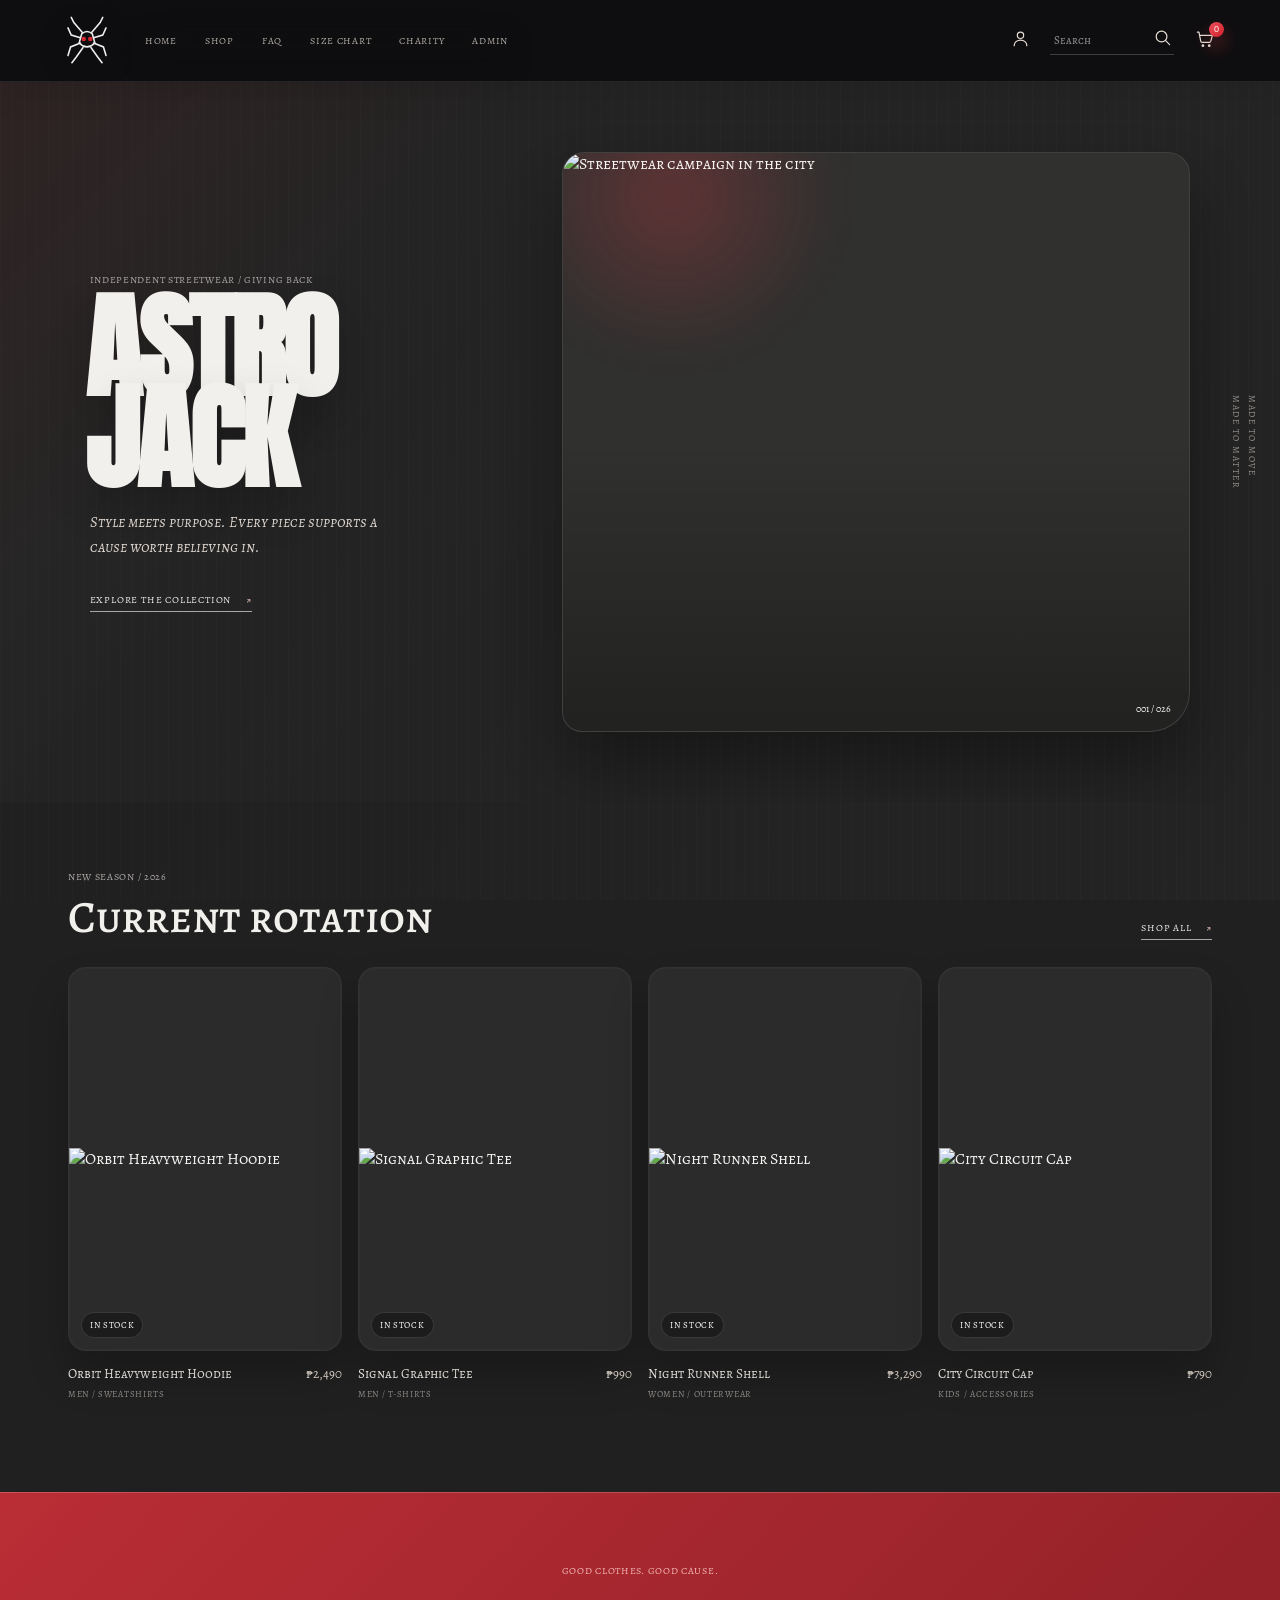
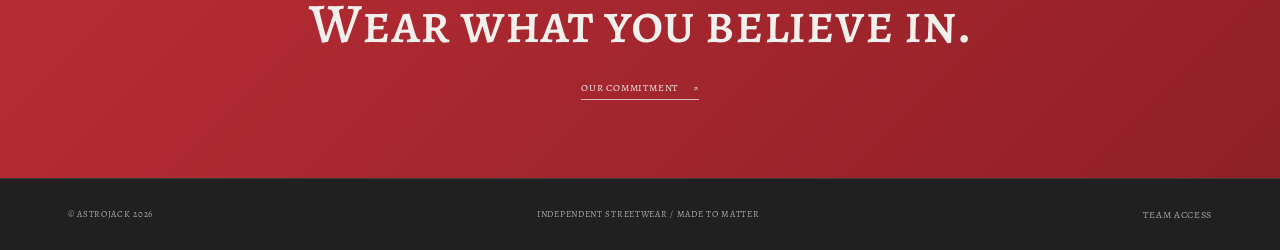
==== index.html @ d56c96b0 "Initial Astrojack storefront" ====
<!DOCTYPE html>
<html lang="en">
<head>
  <meta charset="UTF-8">
  <meta name="viewport" content="width=device-width, initial-scale=1.0">
  <title>ASTROJACK</title>
  <link rel="preconnect" href="https://fonts.googleapis.com">
  <link rel="preconnect" href="https://fonts.gstatic.com" crossorigin>
  <link href="https://fonts.googleapis.com/css2?family=Alegreya+SC:ital,wght@0,400;0,500;0,700;1,400;1,500&family=Anton&display=swap" rel="stylesheet">
  <link rel="stylesheet" href="style.css">
</head>
<body>

  <!-- ═══════════════════════════════════════
       NAV
  ═══════════════════════════════════════ -->
  <nav>
    <div class="nav-inner">

      <div class="nav-logo">
        <svg class="rabbit" viewBox="0 0 78 94" fill="none" xmlns="http://www.w3.org/2000/svg">
          <!-- ears -->
          <ellipse cx="24" cy="24" rx="8" ry="20" fill="#ddd" transform="rotate(-12 24 24)"/>
          <ellipse cx="54" cy="24" rx="8" ry="20" fill="#ddd" transform="rotate(12 54 24)"/>
          <!-- ear inner -->
          <ellipse cx="23" cy="25" rx="4" ry="14.5" fill="#bb3333" transform="rotate(-12 23 25)"/>
          <ellipse cx="55" cy="25" rx="4" ry="14.5" fill="#bb3333" transform="rotate(12 55 25)"/>
          <!-- head -->
          <ellipse cx="39" cy="51" rx="20" ry="19" fill="#ddd"/>
          <!-- eyes -->
          <circle cx="30" cy="49" r="5.5" fill="#cc2020"/>
          <circle cx="30" cy="49" r="2.4" fill="#111"/>
          <circle cx="48" cy="49" r="5.5" fill="#cc2020"/>
          <circle cx="48" cy="49" r="2.4" fill="#111"/>
          <!-- nose -->
          <ellipse cx="39" cy="57" rx="2.2" ry="1.5" fill="#999"/>
          <!-- body -->
          <ellipse cx="39" cy="76" rx="15" ry="17" fill="#ddd"/>
          <!-- legs -->
          <rect x="26" y="87" width="10" height="10" rx="5" fill="#ddd" transform="rotate(-8 26 87)"/>
          <rect x="42" y="87" width="10" height="10" rx="5" fill="#ddd" transform="rotate(8 42 87)"/>
          <!-- detail lines -->
          <line x1="30" y1="90" x2="23" y2="94" stroke="#ddd" stroke-width="1.8" stroke-linecap="round"/>
          <line x1="48" y1="90" x2="55" y2="94" stroke="#ddd" stroke-width="1.8" stroke-linecap="round"/>
        </svg>
      </div>

      <ul class="nav-links">
        <li><a href="#">Home</a></li>
        <li><a href="#">Shop</a></li>
        <li><a href="#">Blog</a></li>
        <li><a href="#">FAQ</a></li>
        <li class="nl-gap"><a href="#">Size Chart</a></li>
        <li><a href="#">Charity</a></li>
        <li><a href="#">Top Donation</a></li>
      </ul>

      <div class="nav-icons">
        <svg viewBox="0 0 24 24"><circle cx="12" cy="8" r="4"/><path d="M4 20c0-4 3.6-7 8-7s8 3 8 7"/></svg>
        <svg viewBox="0 0 24 24"><circle cx="11" cy="11" r="7"/><line x1="16.5" y1="16.5" x2="22" y2="22"/></svg>
        <svg viewBox="0 0 24 24"><path d="M6 2L3 6v14a2 2 0 002 2h14a2 2 0 002-2V6l-3-4z"/><line x1="3" y1="6" x2="21" y2="6"/><path d="M16 10a4 4 0 01-8 0"/></svg>
      </div>

    </div>
  </nav>


  <!-- ═══════════════════════════════════════
       PAGE 1 — HERO
  ═══════════════════════════════════════ -->
  <section class="p-hero">

    <div class="hero-body">
      <h1 class="site-title">ASTROJACK</h1>
      <p class="tagline">
        Style meets purpose in our clothing line, where every purchase goes beyond the threads and into
        making a difference. With each merchandise sold, we pledge to support a cause that we believe in,
        making fashion a force for good.
      </p>
      <div class="search-box">
        <input type="text" placeholder="Search">
      </div>
    </div>

    <div class="hero-foot">
      <div class="socials">

        <div class="soc" title="Discord">
          <svg viewBox="0 0 24 24"><path d="M20.3 4.4A19.3 19.3 0 0015.5 3a13 13 0 00-.6 1.3 17.8 17.8 0 00-5.8 0A13 13 0 008.5 3 19.4 19.4 0 003.7 4.4C1.2 8.1.5 11.7.8 15.3a19.5 19.5 0 005.9 3 14 14 0 001.2-2 12.7 12.7 0 01-2-.9l.5-.4a13.9 13.9 0 0012 0l.5.4a12.7 12.7 0 01-2 .9 14 14 0 001.2 2 19.4 19.4 0 005.9-3c.3-4.1-.7-7.7-2.7-10.9zM8.5 13.2c-1.3 0-2.3-1.2-2.3-2.6s1-2.6 2.3-2.6 2.3 1.2 2.3 2.6-1 2.6-2.3 2.6zm7 0c-1.3 0-2.3-1.2-2.3-2.6s1-2.6 2.3-2.6 2.3 1.2 2.3 2.6-1 2.6-2.3 2.6z"/></svg>
        </div>

        <div class="soc" title="YouTube">
          <svg viewBox="0 0 24 24"><path d="M22.5 6.4a2.8 2.8 0 00-2-2C18.9 4 12 4 12 4s-6.9 0-8.5.4a2.8 2.8 0 00-2 2A29 29 0 001 12a29 29 0 00.5 5.6 2.8 2.8 0 002 2C5.1 20 12 20 12 20s6.9 0 8.5-.4a2.8 2.8 0 002-2A29 29 0 0023 12a29 29 0 00-.5-5.6z"/><polygon points="9.7,15.5 15.5,12 9.7,8.5" fill="#2b2b2b"/></svg>
        </div>

        <div class="soc" title="Facebook">
          <svg viewBox="0 0 24 24"><path d="M18 2h-3a5 5 0 00-5 5v3H7v4h3v8h4v-8h3l1-4h-4V7a1 1 0 011-1h3z"/></svg>
        </div>

        <div class="soc" title="Twitter">
          <svg viewBox="0 0 24 24"><path d="M23 3a10.9 10.9 0 01-3.1.85 4.5 4.5 0 001.95-2.5 9 9 0 01-2.87 1.1 4.5 4.5 0 00-7.7 4.1A12.8 12.8 0 011.6 3.8a4.5 4.5 0 001.4 6A4.5 4.5 0 011 9.4v.05a4.5 4.5 0 003.6 4.4 4.5 4.5 0 01-2 .08 4.5 4.5 0 004.2 3.1A9 9 0 011 19.5a12.8 12.8 0 006.9 2c8.3 0 12.8-6.9 12.8-12.8v-.6A9.1 9.1 0 0023 3z"/></svg>
        </div>

      </div>
    </div>

  </section>


  <!-- ═══════════════════════════════════════
       PAGE 2 — PRODUCT GRID
  ═══════════════════════════════════════ -->
  <section class="p-grid">
    <div class="grid-wrap">

      <!-- TOP GRID -->
      <div class="top-grid">

        <!-- ALL PRODUCTS -->
        <div class="card c-all" id="c-all">
          <label class="card-lbl" for="f-all">
            <input type="file" id="f-all" accept="image/*">
            <div class="up-ring">
              <svg viewBox="0 0 24 24"><line x1="12" y1="5" x2="12" y2="19"/><line x1="5" y1="12" x2="19" y2="12"/></svg>
            </div>
            <span class="up-txt">Upload Image</span>
          </label>
          <img class="card-photo" alt="">
          <div class="card-ov">
            <h3>All Products</h3>
            <p><a href="#">View All Products</a></p>
          </div>
        </div>

        <!-- NEW ARRIVAL -->
        <div class="card c-new" id="c-new">
          <label class="card-lbl" for="f-new">
            <input type="file" id="f-new" accept="image/*">
            <div class="up-ring">
              <svg viewBox="0 0 24 24"><line x1="12" y1="5" x2="12" y2="19"/><line x1="5" y1="12" x2="19" y2="12"/></svg>
            </div>
            <span class="up-txt">Upload Image</span>
          </label>
          <img class="card-photo" alt="">
          <div class="card-ov">
            <h3>New Arrival</h3>
            <p><a href="#">View All Products</a></p>
          </div>
        </div>

        <!-- HOODIE -->
        <div class="card c-hoodie" id="c-hoodie">
          <label class="card-lbl" for="f-hoodie">
            <input type="file" id="f-hoodie" accept="image/*">
            <div class="up-ring">
              <svg viewBox="0 0 24 24"><line x1="12" y1="5" x2="12" y2="19"/><line x1="5" y1="12" x2="19" y2="12"/></svg>
            </div>
            <span class="up-txt">Upload Image</span>
          </label>
          <img class="card-photo" alt="">
          <div class="card-ov">
            <h3>Hoodie</h3>
            <p><a href="#">View All Products</a></p>
          </div>
        </div>

        <!-- ACCESSORIES -->
        <div class="card c-access" id="c-access">
          <label class="card-lbl" for="f-access">
            <input type="file" id="f-access" accept="image/*">
            <div class="up-ring">
              <svg viewBox="0 0 24 24"><line x1="12" y1="5" x2="12" y2="19"/><line x1="5" y1="12" x2="19" y2="12"/></svg>
            </div>
            <span class="up-txt">Upload Image</span>
          </label>
          <img class="card-photo" alt="">
          <div class="card-ov">
            <h3>Accessories</h3>
            <p><a href="#">View All Products</a></p>
          </div>
        </div>

      </div><!-- /top-grid -->

      <!-- BOTTOM BANNER -->
      <div class="bot-grid">

        <div class="card" id="c-b1">
          <label class="card-lbl" for="f-b1">
            <input type="file" id="f-b1" accept="image/*">
            <div class="up-ring"><svg viewBox="0 0 24 24"><line x1="12" y1="5" x2="12" y2="19"/><line x1="5" y1="12" x2="19" y2="12"/></svg></div>
            <span class="up-txt">Upload Image</span>
          </label>
          <img class="card-photo" alt="">
        </div>

        <div class="card" id="c-b2">
          <label class="card-lbl" for="f-b2">
            <input type="file" id="f-b2" accept="image/*">
            <div class="up-ring"><svg viewBox="0 0 24 24"><line x1="12" y1="5" x2="12" y2="19"/><line x1="5" y1="12" x2="19" y2="12"/></svg></div>
            <span class="up-txt">Upload Image</span>
          </label>
          <img class="card-photo" alt="">
        </div>

        <div class="card" id="c-b3">
          <label class="card-lbl" for="f-b3">
            <input type="file" id="f-b3" accept="image/*">
            <div class="up-ring"><svg viewBox="0 0 24 24"><line x1="12" y1="5" x2="12" y2="19"/><line x1="5" y1="12" x2="19" y2="12"/></svg></div>
            <span class="up-txt">Upload Image</span>
          </label>
          <img class="card-photo" alt="">
        </div>

      </div><!-- /bot-grid -->

    </div>
  </section>

  <div id="app"></div>
  <script src="script.js"></script>
</body>
</html>
---- style.css ----
/* ═══════════════════════════════════════════════════
   ASTROJACK — style.css
   Font: Alegreya SC (Google Fonts) + Anton (headings)
   Layout: refined contemporary storefront styling
═══════════════════════════════════════════════════ */

:root {
  --bg: #0d0d0f;
  --bg-deep: #08090a;
  --panel: rgba(24, 24, 26, 0.9);
  --panel-strong: #1a1a1c;
  --panel-soft: #212124;
  --line: rgba(255, 255, 255, 0.09);
  --line-strong: rgba(255, 255, 255, 0.18);
  --text: #f5f1eb;
  --muted: #b3aca7;
  --muted-strong: #e9e0d6;
  --accent: #de3e44;
  --accent-soft: #f1b7b0;
  --chip: #2b2a2d;
  --shadow: rgba(0, 0, 0, 0.35);
  --glow: rgba(222, 62, 68, 0.22);
}

/* ── RESET ──────────────────────────────────────── */
*, *::before, *::after {
  box-sizing: border-box;
  margin: 0;
  padding: 0;
}

html {
  scroll-behavior: smooth;
}

body {
  background:
    radial-gradient(circle at 12% 0%, rgba(222, 62, 68, 0.12), transparent 26%),
    radial-gradient(circle at 88% 18%, rgba(255,255,255,0.05), transparent 22%),
    linear-gradient(180deg, var(--bg) 0%, #171719 100%);
  color: var(--text);
  font-family: 'Alegreya SC', Georgia, serif;
  overflow-x: hidden;
}

body::before {
  content: "";
  position: fixed;
  inset: 0;
  background:
    linear-gradient(120deg, rgba(255,255,255,0.02), transparent 30%, rgba(255,255,255,0.02)),
    repeating-linear-gradient(
      90deg,
      rgba(255,255,255,0.015),
      rgba(255,255,255,0.015) 1px,
      transparent 1px,
      transparent 12px
    );
  pointer-events: none;
  mix-blend-mode: screen;
}

/* ── NAV ─────────────────────────────────────────
   Fixed bar, inner content centred at 1438px.     */
nav {
  position: fixed;
  inset: 0 0 auto 0;
  z-index: 999;
  background: rgba(15, 15, 16, 0.82);
  backdrop-filter: blur(18px);
  -webkit-backdrop-filter: blur(18px);
  border-bottom: 1px solid var(--line);
  box-shadow: 0 12px 30px rgba(0, 0, 0, 0.12);
  height: 110px;
  display: flex;
  align-items: center;
  justify-content: center;
}

.nav-inner {
  width: 100%;
  max-width: 1438px;
  padding: 0 clamp(16px, 3vw, 48px);
  display: flex;
  align-items: center;
  gap: clamp(8px, 1.5vw, 24px);
}

/* Rabbit SVG logo */
.nav-logo { flex-shrink: 0; line-height: 0; }
.rabbit   { width: clamp(52px, 5.5vw, 76px); height: auto; }

/* Nav links */
.nav-links {
  display: flex;
  align-items: center;
  gap: clamp(8px, 1.8vw, 32px);
  list-style: none;
  margin-left: clamp(8px, 2vw, 28px);
}

.nav-links a {
  color: #d0d0d0;
  text-decoration: none;
  font-family: 'Alegreya SC', serif;
  font-weight: 500;
  font-size: clamp(11px, 0.95vw, 13px);
  letter-spacing: 0.06em;
  text-transform: uppercase;
  white-space: nowrap;
  transition: color 0.18s;
}

.nav-links a:hover { color: #fff; }

/* Gap between FAQ and Size Chart (matches design) */
.nl-gap { margin-left: clamp(4px, 1.5vw, 20px); }

/* Nav icons */
.nav-icons {
  display: flex;
  align-items: center;
  gap: 18px;
  margin-left: auto;
}

.nav-icons svg {
  width: 21px;
  height: 21px;
  stroke: #bbb;
  fill: none;
  stroke-width: 1.6;
  stroke-linecap: round;
  stroke-linejoin: round;
  cursor: pointer;
  transition: stroke 0.18s;
}

.nav-icons svg:hover { stroke: #fff; }

/* ── PAGE 1 — HERO ───────────────────────────────
   Full viewport. Text top-left. Socials bottom-right. */
.p-hero {
  min-height: 100dvh;
  background: #2b2b2b;
  display: flex;
  flex-direction: column;
  padding-top: 110px;
}

.hero-body {
  flex: 1;
  display: flex;
  flex-direction: column;
  justify-content: flex-start;
  width: 100%;
  max-width: 1438px;
  margin: 0 auto;
  padding: clamp(28px, 5vh, 76px) clamp(20px, 3.5vw, 64px) 0;
}

/* ASTROJACK heading */
.site-title {
  font-family: 'Anton', sans-serif;
  font-size: clamp(52px, 8.5vw, 124px);
  letter-spacing: 0.04em;
  color: #ffffff;
  text-transform: uppercase;
  line-height: 1;
  margin-bottom: clamp(12px, 2vh, 22px);
}

/* Italic body copy */
.tagline {
  font-family: 'Alegreya SC', serif;
  font-style: italic;
  font-weight: 400;
  font-size: clamp(11px, 1vw, 13px);
  color: #c0c0c0;
  line-height: 1.85;
  max-width: 380px;
  letter-spacing: 0.03em;
  margin-bottom: clamp(18px, 3vh, 36px);
}

/* Search input */
.search-box input {
  background: transparent;
  border: 1px solid #bbb;
  color: #fff;
  font-family: 'Alegreya SC', serif;
  font-weight: 400;
  font-size: 13px;
  letter-spacing: 0.07em;
  padding: 9px 18px;
  width: 210px;
  outline: none;
  transition: border-color 0.2s;
}

.search-box input::placeholder { color: #777; }
.search-box input:focus        { border-color: #fff; }

/* Social icons row — bottom right */
.hero-foot {
  width: 100%;
  max-width: 1438px;
  margin: 0 auto;
  padding: 0 clamp(20px, 3.5vw, 64px) clamp(24px, 4vh, 52px);
  display: flex;
  justify-content: flex-end;
  align-items: center;
}

.socials {
  display: flex;
  align-items: center;
  gap: 10px;
}

.soc {
  width: 34px;
  height: 34px;
  border-radius: 50%;
  border: 1.5px solid #555;
  display: flex;
  align-items: center;
  justify-content: center;
  cursor: pointer;
  transition: border-color 0.18s;
}

.soc:hover { border-color: #ddd; }

.soc svg {
  width: 14px;
  height: 14px;
  fill: #999;
  transition: fill 0.18s;
}

.soc:hover svg { fill: #fff; }

/* ── PAGE 2 — PRODUCT GRID ───────────────────────
   Full viewport, centred grid.                    */
.p-grid {
  min-height: 100dvh;
  background: #2b2b2b;
  display: flex;
  align-items: center;
  justify-content: center;
  padding: clamp(16px, 4vw, 52px) clamp(12px, 3vw, 44px);
}

.grid-wrap {
  width: 100%;
  max-width: 1438px;
  display: flex;
  flex-direction: column;
  gap: 4px;
}

/* Top grid: 3-col × 2-row */
.top-grid {
  display: grid;
  grid-template-columns: 1fr 1fr 1.08fr;
  grid-template-rows: clamp(200px, 22vw, 322px) clamp(200px, 22vw, 322px);
  gap: 4px;
}

/* Card positions */
.c-all    { grid-column: 1 / 3; grid-row: 1; }   /* wide top-left  */
.c-new    { grid-column: 3;     grid-row: 1 / 3; } /* tall right     */
.c-hoodie { grid-column: 1;     grid-row: 2; }    /* bottom-left    */
.c-access { grid-column: 2;     grid-row: 2; }    /* bottom-mid     */

/* Bottom banner: 3 equal columns */
.bot-grid {
  display: grid;
  grid-template-columns: 1fr 1fr 1fr;
  gap: 4px;
  height: clamp(130px, 14vw, 215px);
}

/* ── CARD ────────────────────────────────────── */
.card {
  position: relative;
  overflow: hidden;
  background: #202020;
  cursor: pointer;
}

/* Upload label covers the whole card */
.card-lbl {
  position: absolute;
  inset: 0;
  display: flex;
  flex-direction: column;
  align-items: center;
  justify-content: center;
  gap: 7px;
  cursor: pointer;
  z-index: 2;
  transition: opacity 0.3s;
}

.card-lbl input[type="file"] { display: none; }

.up-ring {
  width: 38px;
  height: 38px;
  border: 1.5px dashed #3d3d3d;
  border-radius: 50%;
  display: flex;
  align-items: center;
  justify-content: center;
  transition: border-color 0.2s;
}

.card:hover .up-ring { border-color: #777; }

.up-ring svg {
  width: 15px;
  height: 15px;
  stroke: #4a4a4a;
  fill: none;
  stroke-width: 2;
  stroke-linecap: round;
  transition: stroke 0.2s;
}

.card:hover .up-ring svg { stroke: #bbb; }

.up-txt {
  font-family: 'Alegreya SC', serif;
  font-weight: 400;
  font-size: 10px;
  letter-spacing: 0.12em;
  color: #3d3d3d;
  text-transform: uppercase;
  transition: color 0.2s;
}

.card:hover .up-txt { color: #777; }

/* Uploaded photo */
.card-photo {
  position: absolute;
  inset: 0;
  width: 100%;
  height: 100%;
  object-fit: cover;
  z-index: 1;
  display: none;
  transition: transform 0.5s ease;
}

.card:hover .card-photo { transform: scale(1.05); }

/* Text overlay */
.card-ov {
  position: absolute;
  bottom: 0; left: 0; right: 0;
  padding: clamp(18px, 2.5vw, 32px) clamp(12px, 1.5vw, 22px) clamp(12px, 1.5vw, 18px);
  background: linear-gradient(to top, rgba(0, 0, 0, 0.82), transparent);
  z-index: 3;
  pointer-events: none;
}

.card-ov h3 {
  font-family: 'Anton', sans-serif;
  font-size: clamp(14px, 1.7vw, 22px);
  color: #fff;
  text-transform: uppercase;
  letter-spacing: 0.07em;
  line-height: 1;
  margin-bottom: 5px;
}

.card-ov p {
  font-family: 'Alegreya SC', serif;
  font-weight: 400;
  font-size: clamp(8px, 0.7vw, 10px);
  color: rgba(255, 255, 255, 0.5);
  letter-spacing: 0.13em;
  text-transform: uppercase;
  pointer-events: auto;
}

.card-ov p a { color: inherit; text-decoration: none; }
.card-ov p a:hover { color: #fff; }

/* ── RESPONSIVE ──────────────────────────────── */
@media (max-width: 820px) {
  nav       { height: 72px; }
  .p-hero   { padding-top: 72px; }
  .rabbit   { width: 48px; }
  .nl-gap   { display: none; }

  .top-grid {
    grid-template-columns: 1fr 1fr;
    grid-template-rows: 190px 190px 190px;
  }
  .c-all    { grid-column: 1 / 3; grid-row: 1; }
  .c-new    { grid-column: 1 / 3; grid-row: 2; }
  .c-hoodie { grid-column: 1;     grid-row: 3; }
  .c-access { grid-column: 2;     grid-row: 3; }
  .bot-grid { height: 140px; }
}

@media (max-width: 540px) {
  .nav-links { display: none; }

  .top-grid {
    grid-template-columns: 1fr;
    grid-template-rows: repeat(4, 185px);
  }
  .c-all    { grid-column: 1; grid-row: 1; }
  .c-new    { grid-column: 1; grid-row: 2; }
  .c-hoodie { grid-column: 1; grid-row: 3; }
  .c-access { grid-column: 1; grid-row: 4; }

  .bot-grid { grid-template-columns: 1fr; height: auto; }
  .bot-grid .card { height: 150px; }
}

/* ── STORE APP ────────────────────────────────── */
body > nav,
body > .p-hero,
body > .p-grid { display: none; }

body { background: #202020; color: #f2f0ec; font-family: 'Alegreya SC', Georgia, serif; }
button, input, select, textarea { font: inherit; }
button { color: inherit; }
button:focus-visible, input:focus-visible, select:focus-visible, textarea:focus-visible { outline: 2px solid #d52932; outline-offset: 3px; }
#app { min-height: 100vh; }
.store-header {
  height: 82px;
  padding: 0 clamp(18px, 5vw, 78px);
  display: flex;
  align-items: center;
  gap: 36px;
  border-bottom: 1px solid var(--line);
  background: rgba(13, 13, 15, 0.9);
  box-shadow: 0 14px 30px rgba(0,0,0,0.08);
  position: sticky;
  top: 0;
  z-index: 20;
}
.logo-button, .main-nav button, .icon-button, .menu-toggle { border: 0; background: transparent; cursor: pointer; }
.logo-button { width: 45px; flex: 0 0 45px; padding: 0; line-height: 0; }
.spider-mark { width: 42px; height: 54px; filter: drop-shadow(0 8px 18px rgba(0,0,0,0.2)); }
.main-nav { position: static; inset: auto; z-index: auto; width: auto; height: auto; border: 0; background: transparent; justify-content: flex-start; display: flex; align-items: center; gap: clamp(14px, 2.2vw, 34px); }
.main-nav button, .site-footer, .eyebrow, .product-subtitle, .filter-chip, .type-filter, .form-label, .availability, .fine-print, .result-count, .admin-date, .stats-row article span, table, .site-footer button { text-transform: uppercase; font-size: 10px; letter-spacing: .7px; }
.main-nav button { color: var(--muted); padding: 10px 0; transition: color .2s ease, transform .2s ease, opacity .2s ease; }
.main-nav button:hover, .main-nav button:focus-visible { color: var(--text); transform: translateY(-1px); opacity: 1; }
.header-tools { margin-left: auto; display: flex; align-items: center; gap: 18px; }
.icon-button { position: relative; width: 24px; height: 28px; padding: 2px; color: var(--muted-strong); transition: color .2s ease, transform .2s ease; }
.icon-button:hover { color: var(--text); transform: translateY(-1px); }
.icon-button svg { width: 19px; height: 19px; fill: none; stroke: currentColor; stroke-width: 1.5; stroke-linecap: round; stroke-linejoin: round; }
.cart-trigger span { position: absolute; top: -5px; right: -8px; min-width: 15px; height: 15px; display: grid; place-items: center; border-radius: 50%; background: linear-gradient(135deg, #ef4f5a, #cf212d); color: white; font: 9px Arial, sans-serif; box-shadow: 0 10px 18px rgba(222, 62, 68, 0.45); }
.header-search { display: flex; align-items: center; border-bottom: 1px solid rgba(255,255,255,0.2); }
.header-search input { width: 100px; border: 0; outline: 0; background: transparent; color: white; padding: 6px 4px; font-size: 11px; }
.header-search input::placeholder { color: rgba(255,255,255,0.56); }
.menu-toggle { display: none; font-size: 19px; }
.home-hero {
  position: relative;
  min-height: min(720px, calc(100svh - 82px));
  padding: 68px clamp(22px, 7vw, 104px);
  display: grid;
  grid-template-columns: .82fr 1.18fr;
  align-items: center;
  gap: 36px;
  overflow: hidden;
  background: linear-gradient(135deg, rgba(185, 35, 42, 0.08), rgba(255,255,255,0.02) 28%, rgba(255,255,255,0));
}
.hero-copy { position: relative; z-index: 2; padding: 28px 0; }
.eyebrow { color: #b1adab; margin-bottom: 16px; }
.home-hero h1 { font: 700 clamp(66px, 9vw, 132px)/.79 'Anton', Impact, sans-serif; letter-spacing: -3px; margin: 0 0 26px -5px; text-shadow: 0 20px 44px rgba(0,0,0,0.18); }
.hero-tagline { max-width: 320px; font: italic 15px/1.7 'Alegreya SC', Georgia, serif; color: #ddd5cf; margin-bottom: 26px; }
.hero-image {
  height: min(580px, 67vh);
  min-height: 380px;
  position: relative;
  overflow: hidden;
  background: #30302f;
  border-radius: 22px 22px 40px 20px;
  box-shadow: 0 35px 60px rgba(0,0,0,0.32);
  border: 1px solid rgba(255,255,255,0.08);
  transform: translateY(0);
}
.hero-image::before {
  content: "";
  position: absolute;
  inset: -20% auto auto -10%;
  width: 55%;
  height: 55%;
  border-radius: 50%;
  background: radial-gradient(circle, rgba(222, 62, 68, 0.28), transparent 70%);
  filter: blur(18px);
  z-index: 0;
}
.hero-image::after { content: ''; position: absolute; inset: 50% 0 0; background: linear-gradient(transparent, rgba(0,0,0,.3)); pointer-events: none; }
.hero-image img { width: 100%; height: 100%; object-fit: cover; object-position: center 42%; filter: saturate(.78) contrast(1.05); }
.image-index { position: absolute; z-index: 1; right: 18px; bottom: 16px; color: #fff; font-size: 10px; }
.hero-side-note { position: absolute; right: 20px; top: 50%; writing-mode: vertical-rl; transform: translateY(-50%); font-size: 9px; line-height: 1.8; letter-spacing: 1.5px; color: #96918d; }
.text-link {
  padding: 0 0 5px;
  border: 0;
  border-bottom: 1px solid rgba(255,255,255,0.6);
  background: transparent;
  color: #f2f0ec;
  text-transform: uppercase;
  font-size: 10px;
  letter-spacing: .8px;
  cursor: pointer;
  transition: opacity .2s ease, transform .2s ease, border-color .2s ease;
}
.text-link:hover { opacity: 1; transform: translateX(3px); border-color: rgba(255,255,255,0.9); }
.text-link span { margin-left: 12px; color: #ffd9d1; }
.collection-preview, .shop-section, .admin-page { padding: 68px clamp(20px, 5.3vw, 78px) 92px; }
.section-heading { display: flex; align-items: end; justify-content: space-between; gap: 20px; margin-bottom: 27px; }
.section-heading h1, .section-heading h2, .narrow-page h1, .detail-info h1 { font: 500 clamp(28px, 3.5vw, 48px)/1.05 'Alegreya SC', Georgia, serif; letter-spacing: 0; }
.section-heading .eyebrow { margin-bottom: 10px; }
.product-grid { display: grid; grid-template-columns: repeat(4, minmax(0, 1fr)); gap: 26px 16px; }
.product-card { min-width: 0; transition: transform .25s ease; }
.product-card:hover { transform: translateY(-4px); }
.product-image {
  height: clamp(220px, 30vw, 440px);
  display: block;
  position: relative;
  overflow: hidden;
  padding: 0;
  border: 1px solid rgba(255,255,255,0.04);
  background: #2b2b2b;
  cursor: pointer;
  width: 100%;
  text-align: left;
  border-radius: 18px;
  box-shadow: 0 24px 40px rgba(0,0,0,0.22), inset 0 0 0 1px rgba(255,255,255,0.02);
}
.product-image img { width: 100%; height: 100%; object-fit: cover; transition: transform .5s ease, filter .5s ease; filter: saturate(.78) contrast(1.03); }
.product-card:hover .product-image img { transform: scale(1.045); filter: saturate(1) contrast(1.06); }
.stock-flag { position: absolute; left: 12px; bottom: 12px; color: white; background: rgba(25,25,25,.8); padding: 6px 8px; font-size: 9px; text-transform: uppercase; letter-spacing: .7px; border: 1px solid rgba(255,255,255,0.12); border-radius: 999px; backdrop-filter: blur(4px); }
.stock-flag.sold-out { color: #ff8787; }
.product-caption { display: flex; justify-content: space-between; gap: 8px; align-items: baseline; margin-top: 14px; font-size: 13px; }
.product-name { padding: 0; border: 0; background: none; text-align: left; cursor: pointer; color: var(--text); font-size: 1.02em; }
.product-caption > span { white-space: nowrap; color: var(--muted-strong); }
.product-subtitle { margin-top: 5px; color: #94908c; font-size: 9px; }
.cause-strip { padding: 72px 20px 78px; background: linear-gradient(135deg, #ba2d35 0%, #8f2027 100%); text-align: center; box-shadow: inset 0 1px 0 rgba(255,255,255,0.18); }
.cause-strip .eyebrow { color: #f2b9b7; }
.cause-strip h2 { font: 500 clamp(30px, 5vw, 56px)/1.1 'Alegreya SC', Georgia, serif; margin: 14px 0 20px; }
.cause-strip .text-link { border-color: rgba(255,255,255,.65); }
.site-footer { min-height: 72px; padding: 20px clamp(20px, 5.3vw, 78px); border-top: 1px solid #3b3b3b; display: flex; align-items: center; justify-content: space-between; gap: 14px; color: #aaa; font-size: 9px; }
.site-footer button { padding: 0; border: 0; background: transparent; cursor: pointer; }
.shop-section { min-height: 70vh; }
.result-count { color: #aaa; }
.filter-row { display: flex; align-items: center; justify-content: space-between; gap: 20px; padding: 14px 0; margin-bottom: 18px; border-top: 1px solid rgba(255,255,255,0.12); border-bottom: 1px solid rgba(255,255,255,0.12); }
.filter-group { display: flex; gap: 7px; flex-wrap: wrap; }
.filter-chip { padding: 8px 12px; border: 1px solid rgba(255,255,255,0.1); background: transparent; color: #aaa; cursor: pointer; border-radius: 999px; transition: all .2s ease; }
.filter-chip:hover { border-color: rgba(255,255,255,0.3); color: #fff; }
.filter-chip.active { border-color: rgba(255,255,255,0.55); background: linear-gradient(135deg, rgba(255,255,255,0.08), rgba(222,62,68,0.08)); color: #fff; box-shadow: inset 0 1px 0 rgba(255,255,255,0.15); }
.type-filter { color: #a8a8a8; display: flex; align-items: center; gap: 10px; white-space: nowrap; }
.type-filter select, .checkout-panel select, table select { border: 1px solid #555; background: #252525; color: #eee; padding: 8px 22px 8px 10px; border-radius: 8px; }
.detail-layout { display: grid; grid-template-columns: 1.15fr .85fr; gap: clamp(30px, 7vw, 100px); padding: 50px clamp(20px, 8vw, 118px) 90px; }
.detail-gallery { display: grid; grid-template-columns: 1fr 1fr; gap: 8px; align-content: start; }
.detail-gallery img { display: block; width: 100%; height: min(65vw, 620px); object-fit: cover; background: #292929; }
.detail-info { max-width: 480px; padding-top: 22px; }
.back-link { background: none; border: 0; padding: 0; margin-bottom: 50px; color: #b9b5b1; cursor: pointer; font-size: 11px; }
.detail-info h1 { margin-bottom: 12px; }
.detail-price { font-size: 16px; }
.detail-description { margin: 24px 0; max-width: 370px; color: #bdb9b5; line-height: 1.75; font-size: 13px; }
.form-label { margin-bottom: 10px; }
.size-options { display: flex; flex-wrap: wrap; gap: 7px; }
.size-option { min-width: 42px; height: 40px; border: 1px solid #555; background: transparent; cursor: pointer; }
.size-option.active { border-color: #f2f0ec; background: #f2f0ec; color: #222; }
.availability { margin: 16px 0; color: #b9b5b1; }
.availability.unavailable { color: #ef7777; }
.primary-button { width: 100%; min-height: 48px; border: 0; padding: 13px 18px; background: #f1efeb; color: #242424; display: flex; justify-content: space-between; align-items: center; cursor: pointer; text-transform: uppercase; font-size: 11px; letter-spacing: .7px; }
.primary-button:hover { background: white; }
.primary-button:disabled { opacity: .45; cursor: not-allowed; }
.product-notes { margin-top: 30px; border-top: 1px solid #484848; }
.product-notes details, .content-page details { border-bottom: 1px solid #484848; padding: 14px 0; }
.product-notes summary, .content-page summary { cursor: pointer; text-transform: uppercase; font-size: 10px; letter-spacing: .8px; }
.product-notes details p, .content-page details p { color: #b8b4b0; font-size: 12px; line-height: 1.8; padding: 12px 0 4px; }
.checkout-layout { display: grid; grid-template-columns: minmax(0, 1.2fr) minmax(300px, .8fr); gap: clamp(30px, 8vw, 120px); padding: 64px clamp(20px, 7vw, 100px) 100px; }
.checkout-layout h1 { font: 500 38px/1.1 'Alegreya SC', Georgia, serif; margin: 8px 0 32px; }
.checkout-layout h1 .muted { font-size: 16px; }
.cart-item { display: grid; grid-template-columns: 100px 1fr auto; gap: 17px; padding: 16px 0; border-top: 1px solid #444; }
.cart-item img { width: 100px; height: 120px; object-fit: cover; }
.cart-item-info h2 { font-size: 15px; font-weight: 500; }
.cart-item-info p { color: #aaa; font-size: 11px; margin-top: 5px; }
.cart-item > strong { font-size: 13px; }
.quantity-control { display: flex; align-items: center; gap: 12px; margin-top: 18px; }
.quantity-control button { width: 26px; height: 26px; border: 1px solid #555; background: transparent; cursor: pointer; }
.quantity-control .remove-button { width: auto; border: 0; color: #aaa; font-size: 10px; text-decoration: underline; }
.checkout-panel { align-self: start; padding: 22px; border: 1px solid #4b4b4b; }
.checkout-panel h2 { font-size: 17px; margin-bottom: 18px; font-weight: 500; }
.checkout-panel form > label, .inline-form label { display: grid; gap: 6px; margin-bottom: 13px; color: #c9c5c1; font-size: 10px; text-transform: uppercase; letter-spacing: .5px; }
.checkout-panel input, .checkout-panel textarea, .checkout-panel select, .inline-form input { width: 100%; border: 1px solid #555; border-radius: 0; background: #252525; color: #eee; padding: 10px; resize: vertical; }
.total-row { display: flex; justify-content: space-between; padding: 12px 0; border-top: 1px solid #454545; font-size: 12px; }
.fine-print { text-transform: none; color: #999; font-size: 10px; line-height: 1.6; margin-top: 13px; letter-spacing: 0; }
.narrow-page { width: min(760px, calc(100% - 40px)); min-height: 65vh; margin: 0 auto; padding: 76px 0 100px; }
.narrow-page h1 { margin: 8px 0 20px; }
.muted { color: #aaa; }
.inline-form { display: grid; grid-template-columns: 1fr auto; align-items: end; gap: 14px; margin: 28px 0; }
.inline-form .primary-button { width: auto; min-width: 140px; justify-content: center; }
.order-history { border-top: 1px solid #454545; }
.history-order { display: grid; grid-template-columns: 1fr auto auto; gap: 8px 20px; align-items: center; padding: 17px 0; border-bottom: 1px solid #454545; }
.history-order p { color: #aaa; font-size: 11px; margin-top: 5px; }
.history-items { grid-column: 1 / -1; }
.status-pill { text-transform: uppercase; font-size: 9px; padding: 5px 8px; border: 1px solid #777; }
.status-pill.processing { border-color: #bd8e3e; color: #e1b45f; }
.status-pill.shipped { border-color: #5e9972; color: #8dcc9f; }
.content-page h1 { margin-bottom: 20px; }
.content-page .muted { line-height: 1.7; margin: 16px 0 28px; }
.content-page table, .admin-page table { border-collapse: collapse; width: 100%; text-align: left; }
.content-page td, .content-page th, .admin-page td, .admin-page th { padding: 12px 10px; border-bottom: 1px solid #444; }
.content-page th, .admin-page th { color: #aaa; font-weight: 400; }
.charity-page { min-height: 74vh; padding: 90px clamp(22px, 12vw, 180px); background: linear-gradient(110deg, #252525, #1c1c1c 68%, #302021); }
.charity-page h1 { font: 500 clamp(42px, 7vw, 88px)/.98 'Anton', Impact, sans-serif; margin: 22px 0; }
.charity-page > p:not(.eyebrow) { max-width: 470px; color: #c2bfbc; line-height: 1.8; }
.charity-pledge { display: flex; gap: 24px; align-items: center; margin: 42px 0; padding: 18px 0; max-width: 500px; border-top: 1px solid #555; border-bottom: 1px solid #555; }
.charity-pledge span { color: #e97074; font-size: 10px; text-transform: uppercase; }
.charity-pledge strong { font-size: 18px; font-weight: 500; }
.admin-page { min-height: 75vh; }
.admin-page .section-heading h1 { font-size: 42px; }
.stats-row { display: grid; grid-template-columns: repeat(4, 1fr); border-top: 1px solid #484848; border-bottom: 1px solid #484848; margin: 28px 0 55px; }
.stats-row article { padding: 18px 20px; border-right: 1px solid #484848; display: grid; gap: 8px; }
.stats-row article:first-child { padding-left: 0; }
.stats-row article:last-child { border: 0; }
.stats-row article span { color: #aaa; }
.stats-row article strong { font: 500 24px 'Alegreya SC', Georgia, serif; }
.admin-section { margin: 0 0 54px; }
.section-heading.compact { align-items: center; margin-bottom: 15px; }
.section-heading.compact h2 { font-size: 25px; }
.section-heading.compact .eyebrow { margin: 0 0 5px; }
.table-scroll { width: 100%; overflow-x: auto; }
.admin-page table { min-width: 760px; font-size: 10px; text-transform: none; letter-spacing: 0; }
.admin-page td { vertical-align: middle; }
.table-product { display: flex; align-items: center; gap: 10px; min-width: 180px; }
.table-product img { width: 38px; height: 46px; object-fit: cover; }
.stock-number.low { color: #ff8383; }
.stock-form { display: flex; gap: 4px; }
.stock-form input { width: 48px; border: 1px solid #555; padding: 6px; background: #252525; color: white; }
.stock-form button { border: 1px solid #777; background: transparent; padding: 5px 8px; cursor: pointer; }
.empty-state { padding: 32px 0; color: #aaa; }
#toast { position: fixed; z-index: 50; right: 20px; bottom: 20px; padding: 13px 18px; background: #f1efeb; color: #222; font-size: 12px; opacity: 0; transform: translateY(10px); pointer-events: none; transition: .2s ease; }
#toast.visible { opacity: 1; transform: translateY(0); }

@media (max-width: 800px) {
  .store-header { height: 70px; gap: 20px; }
  .main-nav { gap: 13px; }
  .main-nav button { font-size: 9px; }
  .home-hero { min-height: 600px; grid-template-columns: .85fr 1.15fr; padding: 40px 30px; }
  .product-grid { grid-template-columns: repeat(2, minmax(0, 1fr)); gap: 24px 10px; }
  .product-image { height: clamp(240px, 54vw, 420px); }
  .detail-layout { padding: 30px 25px 70px; gap: 24px; }
  .checkout-layout { padding: 48px 26px 80px; gap: 28px; }
  .stats-row article { padding: 16px 10px; }
  .stats-row article strong { font-size: 20px; }
}
@media (max-width: 580px) {
  .store-header { height: 64px; padding: 0 16px; }
  .logo-button { width: 36px; flex-basis: 36px; }
  .spider-mark { width: 34px; height: 46px; }
  .menu-toggle { display: block; order: 2; }
  .main-nav { display: none; position: absolute; left: 0; right: 0; top: 64px; padding: 16px 20px 20px; background: #202020; border-bottom: 1px solid #444; flex-wrap: wrap; }
  .main-nav.open { display: flex; }
  .header-tools { gap: 12px; }
  .header-search input { width: 68px; }
  .home-hero { display: flex; flex-direction: column; align-items: stretch; min-height: 0; padding: 38px 20px 28px; gap: 22px; }
  .hero-copy { padding: 0; }
  .home-hero h1 { font-size: 72px; margin-bottom: 18px; }
  .hero-tagline { max-width: 280px; font-size: 13px; margin-bottom: 18px; }
  .hero-image { height: 65vw; min-height: 240px; }
  .hero-side-note { display: none; }
  .collection-preview, .shop-section, .admin-page { padding: 45px 18px 65px; }
  .section-heading h1, .section-heading h2, .narrow-page h1 { font-size: 31px; }
  .product-grid { gap: 20px 8px; }
  .product-image { height: 58vw; max-height: 360px; min-height: 195px; }
  .product-caption { font-size: 11px; flex-wrap: wrap; }
  .product-subtitle { font-size: 8px; }
  .filter-row { align-items: flex-start; flex-direction: column; gap: 10px; }
  .filter-chip { padding: 7px 9px; }
  .detail-layout { display: flex; flex-direction: column; padding: 20px 18px 60px; }
  .detail-gallery img { height: 64vw; }
  .detail-info { padding-top: 0; }
  .back-link { margin: 12px 0 26px; }
  .checkout-layout { display: flex; flex-direction: column; padding: 42px 18px 65px; }
  .checkout-layout h1 { font-size: 31px; }
  .checkout-panel { padding: 17px; }
  .cart-item { grid-template-columns: 76px 1fr auto; gap: 11px; }
  .cart-item img { width: 76px; height: 94px; }
  .cart-item-info h2 { font-size: 13px; }
  .cart-item > strong { font-size: 11px; }
  .narrow-page { padding: 50px 0 70px; }
  .inline-form { grid-template-columns: 1fr; }
  .inline-form .primary-button { width: 100%; }
  .history-order { grid-template-columns: 1fr auto; }
  .history-order > strong { grid-column: 1 / -1; }
  .stats-row { grid-template-columns: 1fr 1fr; }
  .stats-row article:nth-child(2) { border-right: 0; }
  .stats-row article:nth-child(3), .stats-row article:nth-child(4) { border-top: 1px solid #484848; }
  .admin-page .section-heading h1 { font-size: 34px; }
  .site-footer { flex-wrap: wrap; font-size: 8px; }
}
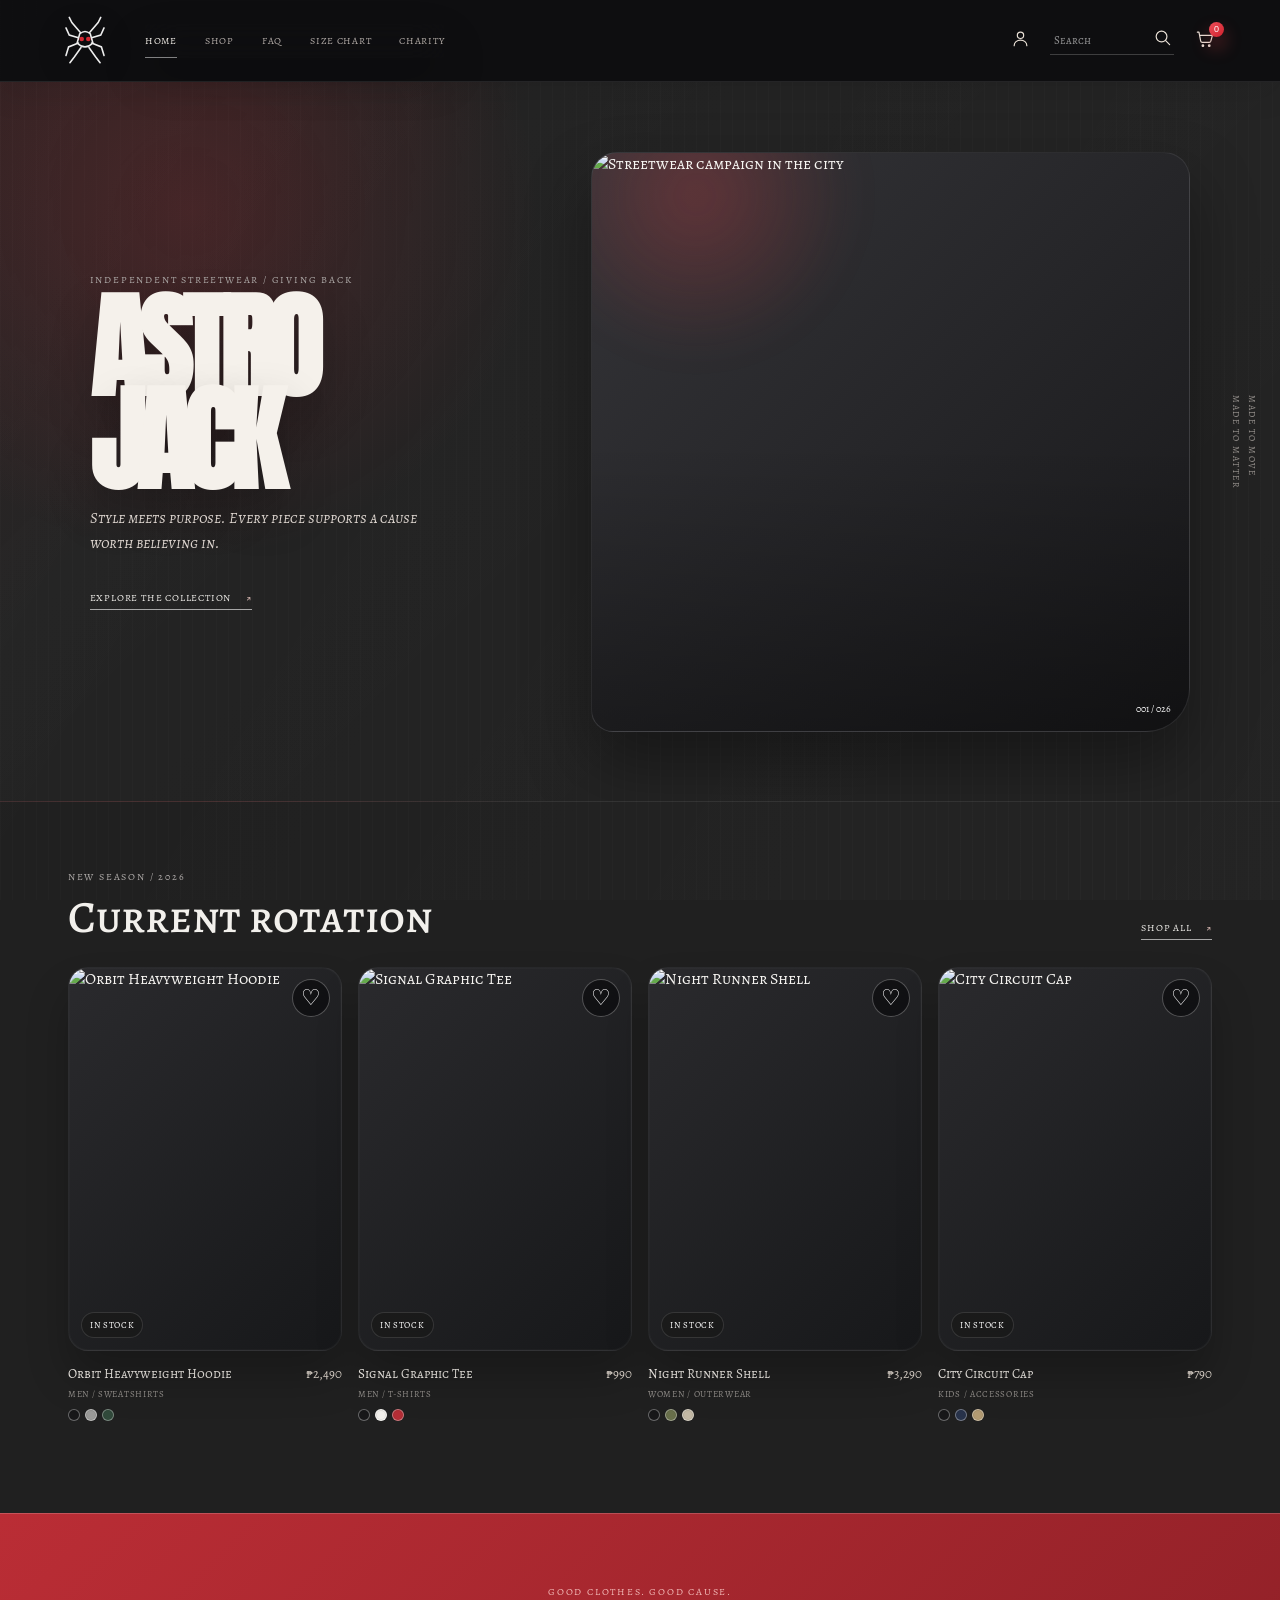
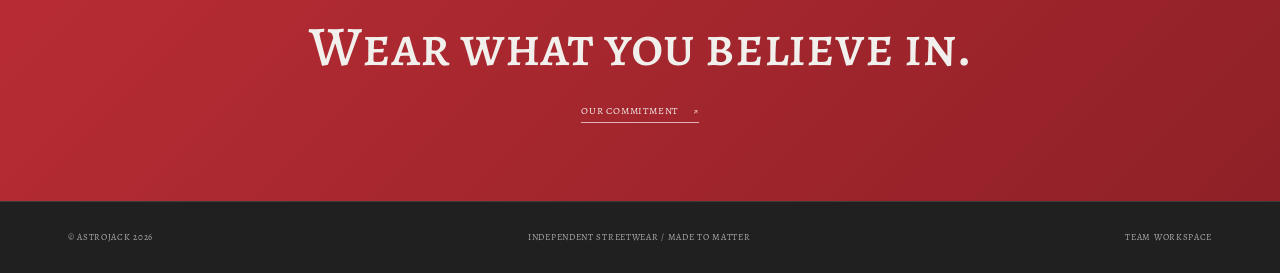
==== commit d6155f7b: "Build local-first Astrojack storefront and admin Add SQLite-backed orders and inventory, authenticat" ====
--- a/index.html
+++ b/index.html
@@ -3,221 +3,15 @@
 <head>
   <meta charset="UTF-8">
   <meta name="viewport" content="width=device-width, initial-scale=1.0">
-  <title>ASTROJACK</title>
+  <meta name="theme-color" content="#171719">
+  <title>Astrojack — Independent streetwear</title>
   <link rel="preconnect" href="https://fonts.googleapis.com">
   <link rel="preconnect" href="https://fonts.gstatic.com" crossorigin>
   <link href="https://fonts.googleapis.com/css2?family=Alegreya+SC:ital,wght@0,400;0,500;0,700;1,400;1,500&family=Anton&display=swap" rel="stylesheet">
   <link rel="stylesheet" href="style.css">
 </head>
-<body>
-
-  <!-- ═══════════════════════════════════════
-       NAV
-  ═══════════════════════════════════════ -->
-  <nav>
-    <div class="nav-inner">
-
-      <div class="nav-logo">
-        <svg class="rabbit" viewBox="0 0 78 94" fill="none" xmlns="http://www.w3.org/2000/svg">
-          <!-- ears -->
-          <ellipse cx="24" cy="24" rx="8" ry="20" fill="#ddd" transform="rotate(-12 24 24)"/>
-          <ellipse cx="54" cy="24" rx="8" ry="20" fill="#ddd" transform="rotate(12 54 24)"/>
-          <!-- ear inner -->
-          <ellipse cx="23" cy="25" rx="4" ry="14.5" fill="#bb3333" transform="rotate(-12 23 25)"/>
-          <ellipse cx="55" cy="25" rx="4" ry="14.5" fill="#bb3333" transform="rotate(12 55 25)"/>
-          <!-- head -->
-          <ellipse cx="39" cy="51" rx="20" ry="19" fill="#ddd"/>
-          <!-- eyes -->
-          <circle cx="30" cy="49" r="5.5" fill="#cc2020"/>
-          <circle cx="30" cy="49" r="2.4" fill="#111"/>
-          <circle cx="48" cy="49" r="5.5" fill="#cc2020"/>
-          <circle cx="48" cy="49" r="2.4" fill="#111"/>
-          <!-- nose -->
-          <ellipse cx="39" cy="57" rx="2.2" ry="1.5" fill="#999"/>
-          <!-- body -->
-          <ellipse cx="39" cy="76" rx="15" ry="17" fill="#ddd"/>
-          <!-- legs -->
-          <rect x="26" y="87" width="10" height="10" rx="5" fill="#ddd" transform="rotate(-8 26 87)"/>
-          <rect x="42" y="87" width="10" height="10" rx="5" fill="#ddd" transform="rotate(8 42 87)"/>
-          <!-- detail lines -->
-          <line x1="30" y1="90" x2="23" y2="94" stroke="#ddd" stroke-width="1.8" stroke-linecap="round"/>
-          <line x1="48" y1="90" x2="55" y2="94" stroke="#ddd" stroke-width="1.8" stroke-linecap="round"/>
-        </svg>
-      </div>
-
-      <ul class="nav-links">
-        <li><a href="#">Home</a></li>
-        <li><a href="#">Shop</a></li>
-        <li><a href="#">Blog</a></li>
-        <li><a href="#">FAQ</a></li>
-        <li class="nl-gap"><a href="#">Size Chart</a></li>
-        <li><a href="#">Charity</a></li>
-        <li><a href="#">Top Donation</a></li>
-      </ul>
-
-      <div class="nav-icons">
-        <svg viewBox="0 0 24 24"><circle cx="12" cy="8" r="4"/><path d="M4 20c0-4 3.6-7 8-7s8 3 8 7"/></svg>
-        <svg viewBox="0 0 24 24"><circle cx="11" cy="11" r="7"/><line x1="16.5" y1="16.5" x2="22" y2="22"/></svg>
-        <svg viewBox="0 0 24 24"><path d="M6 2L3 6v14a2 2 0 002 2h14a2 2 0 002-2V6l-3-4z"/><line x1="3" y1="6" x2="21" y2="6"/><path d="M16 10a4 4 0 01-8 0"/></svg>
-      </div>
-
-    </div>
-  </nav>
-
-
-  <!-- ═══════════════════════════════════════
-       PAGE 1 — HERO
-  ═══════════════════════════════════════ -->
-  <section class="p-hero">
-
-    <div class="hero-body">
-      <h1 class="site-title">ASTROJACK</h1>
-      <p class="tagline">
-        Style meets purpose in our clothing line, where every purchase goes beyond the threads and into
-        making a difference. With each merchandise sold, we pledge to support a cause that we believe in,
-        making fashion a force for good.
-      </p>
-      <div class="search-box">
-        <input type="text" placeholder="Search">
-      </div>
-    </div>
-
-    <div class="hero-foot">
-      <div class="socials">
-
-        <div class="soc" title="Discord">
-          <svg viewBox="0 0 24 24"><path d="M20.3 4.4A19.3 19.3 0 0015.5 3a13 13 0 00-.6 1.3 17.8 17.8 0 00-5.8 0A13 13 0 008.5 3 19.4 19.4 0 003.7 4.4C1.2 8.1.5 11.7.8 15.3a19.5 19.5 0 005.9 3 14 14 0 001.2-2 12.7 12.7 0 01-2-.9l.5-.4a13.9 13.9 0 0012 0l.5.4a12.7 12.7 0 01-2 .9 14 14 0 001.2 2 19.4 19.4 0 005.9-3c.3-4.1-.7-7.7-2.7-10.9zM8.5 13.2c-1.3 0-2.3-1.2-2.3-2.6s1-2.6 2.3-2.6 2.3 1.2 2.3 2.6-1 2.6-2.3 2.6zm7 0c-1.3 0-2.3-1.2-2.3-2.6s1-2.6 2.3-2.6 2.3 1.2 2.3 2.6-1 2.6-2.3 2.6z"/></svg>
-        </div>
-
-        <div class="soc" title="YouTube">
-          <svg viewBox="0 0 24 24"><path d="M22.5 6.4a2.8 2.8 0 00-2-2C18.9 4 12 4 12 4s-6.9 0-8.5.4a2.8 2.8 0 00-2 2A29 29 0 001 12a29 29 0 00.5 5.6 2.8 2.8 0 002 2C5.1 20 12 20 12 20s6.9 0 8.5-.4a2.8 2.8 0 002-2A29 29 0 0023 12a29 29 0 00-.5-5.6z"/><polygon points="9.7,15.5 15.5,12 9.7,8.5" fill="#2b2b2b"/></svg>
-        </div>
-
-        <div class="soc" title="Facebook">
-          <svg viewBox="0 0 24 24"><path d="M18 2h-3a5 5 0 00-5 5v3H7v4h3v8h4v-8h3l1-4h-4V7a1 1 0 011-1h3z"/></svg>
-        </div>
-
-        <div class="soc" title="Twitter">
-          <svg viewBox="0 0 24 24"><path d="M23 3a10.9 10.9 0 01-3.1.85 4.5 4.5 0 001.95-2.5 9 9 0 01-2.87 1.1 4.5 4.5 0 00-7.7 4.1A12.8 12.8 0 011.6 3.8a4.5 4.5 0 001.4 6A4.5 4.5 0 011 9.4v.05a4.5 4.5 0 003.6 4.4 4.5 4.5 0 01-2 .08 4.5 4.5 0 004.2 3.1A9 9 0 011 19.5a12.8 12.8 0 006.9 2c8.3 0 12.8-6.9 12.8-12.8v-.6A9.1 9.1 0 0023 3z"/></svg>
-        </div>
-
-      </div>
-    </div>
-
-  </section>
-
-
-  <!-- ═══════════════════════════════════════
-       PAGE 2 — PRODUCT GRID
-  ═══════════════════════════════════════ -->
-  <section class="p-grid">
-    <div class="grid-wrap">
-
-      <!-- TOP GRID -->
-      <div class="top-grid">
-
-        <!-- ALL PRODUCTS -->
-        <div class="card c-all" id="c-all">
-          <label class="card-lbl" for="f-all">
-            <input type="file" id="f-all" accept="image/*">
-            <div class="up-ring">
-              <svg viewBox="0 0 24 24"><line x1="12" y1="5" x2="12" y2="19"/><line x1="5" y1="12" x2="19" y2="12"/></svg>
-            </div>
-            <span class="up-txt">Upload Image</span>
-          </label>
-          <img class="card-photo" alt="">
-          <div class="card-ov">
-            <h3>All Products</h3>
-            <p><a href="#">View All Products</a></p>
-          </div>
-        </div>
-
-        <!-- NEW ARRIVAL -->
-        <div class="card c-new" id="c-new">
-          <label class="card-lbl" for="f-new">
-            <input type="file" id="f-new" accept="image/*">
-            <div class="up-ring">
-              <svg viewBox="0 0 24 24"><line x1="12" y1="5" x2="12" y2="19"/><line x1="5" y1="12" x2="19" y2="12"/></svg>
-            </div>
-            <span class="up-txt">Upload Image</span>
-          </label>
-          <img class="card-photo" alt="">
-          <div class="card-ov">
-            <h3>New Arrival</h3>
-            <p><a href="#">View All Products</a></p>
-          </div>
-        </div>
-
-        <!-- HOODIE -->
-        <div class="card c-hoodie" id="c-hoodie">
-          <label class="card-lbl" for="f-hoodie">
-            <input type="file" id="f-hoodie" accept="image/*">
-            <div class="up-ring">
-              <svg viewBox="0 0 24 24"><line x1="12" y1="5" x2="12" y2="19"/><line x1="5" y1="12" x2="19" y2="12"/></svg>
-            </div>
-            <span class="up-txt">Upload Image</span>
-          </label>
-          <img class="card-photo" alt="">
-          <div class="card-ov">
-            <h3>Hoodie</h3>
-            <p><a href="#">View All Products</a></p>
-          </div>
-        </div>
-
-        <!-- ACCESSORIES -->
-        <div class="card c-access" id="c-access">
-          <label class="card-lbl" for="f-access">
-            <input type="file" id="f-access" accept="image/*">
-            <div class="up-ring">
-              <svg viewBox="0 0 24 24"><line x1="12" y1="5" x2="12" y2="19"/><line x1="5" y1="12" x2="19" y2="12"/></svg>
-            </div>
-            <span class="up-txt">Upload Image</span>
-          </label>
-          <img class="card-photo" alt="">
-          <div class="card-ov">
-            <h3>Accessories</h3>
-            <p><a href="#">View All Products</a></p>
-          </div>
-        </div>
-
-      </div><!-- /top-grid -->
-
-      <!-- BOTTOM BANNER -->
-      <div class="bot-grid">
-
-        <div class="card" id="c-b1">
-          <label class="card-lbl" for="f-b1">
-            <input type="file" id="f-b1" accept="image/*">
-            <div class="up-ring"><svg viewBox="0 0 24 24"><line x1="12" y1="5" x2="12" y2="19"/><line x1="5" y1="12" x2="19" y2="12"/></svg></div>
-            <span class="up-txt">Upload Image</span>
-          </label>
-          <img class="card-photo" alt="">
-        </div>
-
-        <div class="card" id="c-b2">
-          <label class="card-lbl" for="f-b2">
-            <input type="file" id="f-b2" accept="image/*">
-            <div class="up-ring"><svg viewBox="0 0 24 24"><line x1="12" y1="5" x2="12" y2="19"/><line x1="5" y1="12" x2="19" y2="12"/></svg></div>
-            <span class="up-txt">Upload Image</span>
-          </label>
-          <img class="card-photo" alt="">
-        </div>
-
-        <div class="card" id="c-b3">
-          <label class="card-lbl" for="f-b3">
-            <input type="file" id="f-b3" accept="image/*">
-            <div class="up-ring"><svg viewBox="0 0 24 24"><line x1="12" y1="5" x2="12" y2="19"/><line x1="5" y1="12" x2="19" y2="12"/></svg></div>
-            <span class="up-txt">Upload Image</span>
-          </label>
-          <img class="card-photo" alt="">
-        </div>
-
-      </div><!-- /bot-grid -->
-
-    </div>
-  </section>
-
+<body data-app-mode="customer">
   <div id="app"></div>
   <script src="script.js"></script>
 </body>
-</html>+</html>
--- a/style.css
+++ b/style.css
@@ -35,12 +35,31 @@
 
 body {
   background:
-    radial-gradient(circle at 12% 0%, rgba(222, 62, 68, 0.12), transparent 26%),
-    radial-gradient(circle at 88% 18%, rgba(255,255,255,0.05), transparent 22%),
-    linear-gradient(180deg, var(--bg) 0%, #171719 100%);
+    radial-gradient(circle at 12% 0%, rgba(222, 62, 68, 0.18), transparent 26%),
+    radial-gradient(circle at 86% 12%, rgba(255,255,255,0.08), transparent 18%),
+    linear-gradient(180deg, #0b0c0f 0%, #141517 36%, #111214 100%);
   color: var(--text);
   font-family: 'Alegreya SC', Georgia, serif;
   overflow-x: hidden;
+}
+
+img {
+  display: block;
+  max-width: 100%;
+}
+
+a {
+  color: inherit;
+  text-decoration: none;
+}
+
+button, input, select, textarea {
+  font: inherit;
+}
+
+button:focus-visible, input:focus-visible, select:focus-visible, textarea:focus-visible {
+  outline: 2px solid rgba(255,255,255,0.9);
+  outline-offset: 3px;
 }
 
 body::before {
@@ -66,11 +85,11 @@
   position: fixed;
   inset: 0 0 auto 0;
   z-index: 999;
-  background: rgba(15, 15, 16, 0.82);
+  background: rgba(16, 16, 18, 0.82);
   backdrop-filter: blur(18px);
   -webkit-backdrop-filter: blur(18px);
-  border-bottom: 1px solid var(--line);
-  box-shadow: 0 12px 30px rgba(0, 0, 0, 0.12);
+  border-bottom: 1px solid rgba(255,255,255,0.06);
+  box-shadow: 0 20px 45px rgba(0, 0, 0, 0.18);
   height: 110px;
   display: flex;
   align-items: center;
@@ -153,21 +172,26 @@
   display: flex;
   flex-direction: column;
   justify-content: flex-start;
+  align-items: flex-start;
   width: 100%;
   max-width: 1438px;
   margin: 0 auto;
-  padding: clamp(28px, 5vh, 76px) clamp(20px, 3.5vw, 64px) 0;
+  padding: clamp(26px, 4vh, 52px) clamp(20px, 3.5vw, 64px) 0;
 }
 
 /* ASTROJACK heading */
 .site-title {
   font-family: 'Anton', sans-serif;
-  font-size: clamp(52px, 8.5vw, 124px);
-  letter-spacing: 0.04em;
+  font-size: clamp(74px, 12vw, 430px);
+  letter-spacing: -0.08em;
   color: #ffffff;
   text-transform: uppercase;
-  line-height: 1;
-  margin-bottom: clamp(12px, 2vh, 22px);
+  line-height: 0.72;
+  margin: 0 0 18px;
+  text-shadow: 0 18px 32px rgba(0,0,0,0.22);
+  width: 100%;
+  max-width: 1200px;
+  filter: drop-shadow(0 0 18px rgba(255,255,255,0.06));
 }
 
 /* Italic body copy */
@@ -178,9 +202,10 @@
   font-size: clamp(11px, 1vw, 13px);
   color: #c0c0c0;
   line-height: 1.85;
-  max-width: 380px;
+  max-width: 430px;
   letter-spacing: 0.03em;
-  margin-bottom: clamp(18px, 3vh, 36px);
+  margin: 0 0 clamp(18px, 3vh, 36px);
+  opacity: 0.92;
 }
 
 /* Search input */
@@ -245,11 +270,11 @@
    Full viewport, centred grid.                    */
 .p-grid {
   min-height: 100dvh;
-  background: #2b2b2b;
+  background: linear-gradient(180deg, #1d1d1f 0%, #222326 100%);
   display: flex;
   align-items: center;
   justify-content: center;
-  padding: clamp(16px, 4vw, 52px) clamp(12px, 3vw, 44px);
+  padding: clamp(18px, 4vw, 58px) clamp(12px, 3vw, 44px) clamp(30px, 5vw, 58px);
 }
 
 .grid-wrap {
@@ -257,7 +282,7 @@
   max-width: 1438px;
   display: flex;
   flex-direction: column;
-  gap: 4px;
+  gap: 10px;
 }
 
 /* Top grid: 3-col × 2-row */
@@ -265,7 +290,7 @@
   display: grid;
   grid-template-columns: 1fr 1fr 1.08fr;
   grid-template-rows: clamp(200px, 22vw, 322px) clamp(200px, 22vw, 322px);
-  gap: 4px;
+  gap: 10px;
 }
 
 /* Card positions */
@@ -286,8 +311,11 @@
 .card {
   position: relative;
   overflow: hidden;
-  background: #202020;
+  background: linear-gradient(135deg, rgba(35,35,38,0.9), rgba(19,19,22,0.95));
   cursor: pointer;
+  border: 1px solid rgba(255,255,255,0.05);
+  border-radius: 18px;
+  box-shadow: 0 26px 40px rgba(0,0,0,0.18);
 }
 
 /* Upload label covers the whole card */
@@ -366,6 +394,10 @@
   z-index: 3;
   pointer-events: none;
 }
+.card:hover {
+  transform: translateY(-4px);
+  box-shadow: 0 30px 52px rgba(0,0,0,0.24);
+}
 
 .card-ov h3 {
   font-family: 'Anton', sans-serif;
@@ -452,8 +484,18 @@
 .spider-mark { width: 42px; height: 54px; filter: drop-shadow(0 8px 18px rgba(0,0,0,0.2)); }
 .main-nav { position: static; inset: auto; z-index: auto; width: auto; height: auto; border: 0; background: transparent; justify-content: flex-start; display: flex; align-items: center; gap: clamp(14px, 2.2vw, 34px); }
 .main-nav button, .site-footer, .eyebrow, .product-subtitle, .filter-chip, .type-filter, .form-label, .availability, .fine-print, .result-count, .admin-date, .stats-row article span, table, .site-footer button { text-transform: uppercase; font-size: 10px; letter-spacing: .7px; }
-.main-nav button { color: var(--muted); padding: 10px 0; transition: color .2s ease, transform .2s ease, opacity .2s ease; }
+.main-nav button {
+  color: var(--muted);
+  padding: 10px 0;
+  border-bottom: 1px solid transparent;
+  transition: color .2s ease, transform .2s ease, opacity .2s ease, border-color .2s ease;
+}
 .main-nav button:hover, .main-nav button:focus-visible { color: var(--text); transform: translateY(-1px); opacity: 1; }
+.main-nav button.active {
+  color: var(--text);
+  border-color: rgba(255,255,255,0.48);
+  opacity: 1;
+}
 .header-tools { margin-left: auto; display: flex; align-items: center; gap: 18px; }
 .icon-button { position: relative; width: 24px; height: 28px; padding: 2px; color: var(--muted-strong); transition: color .2s ease, transform .2s ease; }
 .icon-button:hover { color: var(--text); transform: translateY(-1px); }
@@ -468,24 +510,58 @@
   min-height: min(720px, calc(100svh - 82px));
   padding: 68px clamp(22px, 7vw, 104px);
   display: grid;
-  grid-template-columns: .82fr 1.18fr;
-  align-items: center;
-  gap: 36px;
+  grid-template-columns: minmax(0, 0.9fr) minmax(320px, 1.2fr);
+  align-items: center;
+  gap: clamp(28px, 4vw, 54px);
   overflow: hidden;
-  background: linear-gradient(135deg, rgba(185, 35, 42, 0.08), rgba(255,255,255,0.02) 28%, rgba(255,255,255,0));
-}
-.hero-copy { position: relative; z-index: 2; padding: 28px 0; }
-.eyebrow { color: #b1adab; margin-bottom: 16px; }
-.home-hero h1 { font: 700 clamp(66px, 9vw, 132px)/.79 'Anton', Impact, sans-serif; letter-spacing: -3px; margin: 0 0 26px -5px; text-shadow: 0 20px 44px rgba(0,0,0,0.18); }
-.hero-tagline { max-width: 320px; font: italic 15px/1.7 'Alegreya SC', Georgia, serif; color: #ddd5cf; margin-bottom: 26px; }
+  background:
+    radial-gradient(circle at 15% 18%, rgba(183, 44, 53, 0.2), transparent 28%),
+    linear-gradient(135deg, rgba(185, 35, 42, 0.08), rgba(255,255,255,0.02) 28%, rgba(255,255,255,0));
+  border-bottom: 1px solid rgba(255,255,255,0.06);
+}
+.hero-copy {
+  position: relative;
+  z-index: 2;
+  padding: 28px 0;
+  max-width: 520px;
+}
+.eyebrow {
+  color: #b1adab;
+  margin-bottom: 18px;
+  font-size: 10px;
+  letter-spacing: 0.18em;
+  text-transform: uppercase;
+}
+.home-hero h1 {
+  display: block;
+  font-family: 'Anton', Impact, sans-serif;
+  font-size: clamp(5rem, 9vw, 12rem);
+  line-height: 0.75;
+  letter-spacing: -0.07em;
+  margin: 0 0 22px;
+  text-transform: uppercase;
+  text-shadow: 0 22px 48px rgba(0,0,0,0.24);
+  color: #f5f1eb;
+}
+.home-hero h1 br {
+  display: block;
+  content: "";
+  margin: 0 0 0.06em;
+}
+.hero-tagline {
+  max-width: 360px;
+  font: italic 15px/1.7 'Alegreya SC', Georgia, serif;
+  color: #ddd5cf;
+  margin-bottom: 28px;
+}
 .hero-image {
   height: min(580px, 67vh);
   min-height: 380px;
   position: relative;
   overflow: hidden;
-  background: #30302f;
-  border-radius: 22px 22px 40px 20px;
-  box-shadow: 0 35px 60px rgba(0,0,0,0.32);
+  background: linear-gradient(135deg, rgba(52,52,56,1), rgba(24,24,26,1));
+  border-radius: 26px 26px 44px 22px;
+  box-shadow: 0 32px 64px rgba(0,0,0,0.34);
   border: 1px solid rgba(255,255,255,0.08);
   transform: translateY(0);
 }
@@ -525,26 +601,42 @@
 .product-grid { display: grid; grid-template-columns: repeat(4, minmax(0, 1fr)); gap: 26px 16px; }
 .product-card { min-width: 0; transition: transform .25s ease; }
 .product-card:hover { transform: translateY(-4px); }
+.product-card { position: relative; }
+.favorite-toggle { position: absolute; z-index: 2; top: 12px; right: 12px; width: 38px; height: 38px; display: grid; place-items: center; border: 1px solid rgba(255,255,255,.28); border-radius: 50%; background: rgba(13,13,15,.76); color: white; font: 22px/1 Arial, sans-serif; cursor: pointer; backdrop-filter: blur(8px); transition: background .2s ease, transform .2s ease, color .2s ease; }
+.favorite-toggle:hover { transform: scale(1.08); }
+.favorite-toggle.active { color: #ff8587; }
+.card-colors { display: flex; gap: 5px; margin-top: 9px; }
+.card-colors .color-swatch { width: 12px; height: 12px; }
 .product-image {
   height: clamp(220px, 30vw, 440px);
   display: block;
   position: relative;
   overflow: hidden;
   padding: 0;
-  border: 1px solid rgba(255,255,255,0.04);
-  background: #2b2b2b;
+  border: 1px solid rgba(255,255,255,0.06);
+  background: linear-gradient(135deg, #2a2a2d, #17181a);
   cursor: pointer;
   width: 100%;
   text-align: left;
-  border-radius: 18px;
-  box-shadow: 0 24px 40px rgba(0,0,0,0.22), inset 0 0 0 1px rgba(255,255,255,0.02);
+  border-radius: 20px;
+  box-shadow: 0 26px 42px rgba(0,0,0,0.23), inset 0 0 0 1px rgba(255,255,255,0.02);
 }
 .product-image img { width: 100%; height: 100%; object-fit: cover; transition: transform .5s ease, filter .5s ease; filter: saturate(.78) contrast(1.03); }
 .product-card:hover .product-image img { transform: scale(1.045); filter: saturate(1) contrast(1.06); }
 .stock-flag { position: absolute; left: 12px; bottom: 12px; color: white; background: rgba(25,25,25,.8); padding: 6px 8px; font-size: 9px; text-transform: uppercase; letter-spacing: .7px; border: 1px solid rgba(255,255,255,0.12); border-radius: 999px; backdrop-filter: blur(4px); }
 .stock-flag.sold-out { color: #ff8787; }
 .product-caption { display: flex; justify-content: space-between; gap: 8px; align-items: baseline; margin-top: 14px; font-size: 13px; }
-.product-name { padding: 0; border: 0; background: none; text-align: left; cursor: pointer; color: var(--text); font-size: 1.02em; }
+.product-name {
+  padding: 0;
+  border: 0;
+  background: none;
+  text-align: left;
+  cursor: pointer;
+  color: var(--text);
+  font-size: 1.02em;
+  transition: color .2s ease, opacity .2s ease;
+}
+.product-name:hover, .product-name:focus-visible { color: var(--muted-strong); }
 .product-caption > span { white-space: nowrap; color: var(--muted-strong); }
 .product-subtitle { margin-top: 5px; color: #94908c; font-size: 9px; }
 .cause-strip { padding: 72px 20px 78px; background: linear-gradient(135deg, #ba2d35 0%, #8f2027 100%); text-align: center; box-shadow: inset 0 1px 0 rgba(255,255,255,0.18); }
@@ -557,16 +649,51 @@
 .result-count { color: #aaa; }
 .filter-row { display: flex; align-items: center; justify-content: space-between; gap: 20px; padding: 14px 0; margin-bottom: 18px; border-top: 1px solid rgba(255,255,255,0.12); border-bottom: 1px solid rgba(255,255,255,0.12); }
 .filter-group { display: flex; gap: 7px; flex-wrap: wrap; }
-.filter-chip { padding: 8px 12px; border: 1px solid rgba(255,255,255,0.1); background: transparent; color: #aaa; cursor: pointer; border-radius: 999px; transition: all .2s ease; }
+.shop-controls { display: flex; align-items: center; justify-content: flex-end; gap: 12px; flex-wrap: wrap; }
+.filter-chip {
+  padding: 8px 12px;
+  border: 1px solid rgba(255,255,255,0.1);
+  background: transparent;
+  color: #aaa;
+  cursor: pointer;
+  border-radius: 999px;
+  transition: all .2s ease;
+}
+.stock-filter { display: flex; align-items: center; gap: 7px; color: #aaa; font-size: 10px; text-transform: uppercase; letter-spacing: .7px; cursor: pointer; }
+.stock-filter input { accent-color: #df4148; }
 .filter-chip:hover { border-color: rgba(255,255,255,0.3); color: #fff; }
-.filter-chip.active { border-color: rgba(255,255,255,0.55); background: linear-gradient(135deg, rgba(255,255,255,0.08), rgba(222,62,68,0.08)); color: #fff; box-shadow: inset 0 1px 0 rgba(255,255,255,0.15); }
+.filter-chip.active {
+  border-color: rgba(255,255,255,0.55);
+  background: linear-gradient(135deg, rgba(255,255,255,0.08), rgba(222,62,68,0.08));
+  color: #fff;
+  box-shadow: inset 0 1px 0 rgba(255,255,255,0.15);
+}
 .type-filter { color: #a8a8a8; display: flex; align-items: center; gap: 10px; white-space: nowrap; }
 .type-filter select, .checkout-panel select, table select { border: 1px solid #555; background: #252525; color: #eee; padding: 8px 22px 8px 10px; border-radius: 8px; }
-.detail-layout { display: grid; grid-template-columns: 1.15fr .85fr; gap: clamp(30px, 7vw, 100px); padding: 50px clamp(20px, 8vw, 118px) 90px; }
-.detail-gallery { display: grid; grid-template-columns: 1fr 1fr; gap: 8px; align-content: start; }
-.detail-gallery img { display: block; width: 100%; height: min(65vw, 620px); object-fit: cover; background: #292929; }
+.detail-layout {
+  display: grid;
+  grid-template-columns: minmax(0, 1.25fr) minmax(320px, .75fr);
+  gap: clamp(30px, 7vw, 96px);
+  padding: 50px clamp(20px, 8vw, 118px) 90px;
+  align-items: center;
+}
+.detail-gallery {
+  display: block;
+}
+.detail-gallery img {
+  display: block;
+  width: 100%;
+  height: min(72vw, 720px);
+  max-height: 720px;
+  object-fit: cover;
+  background: #292929;
+  border-radius: 22px;
+  box-shadow: 0 24px 42px rgba(0,0,0,0.28);
+  border: 1px solid rgba(255,255,255,0.06);
+}
 .detail-info { max-width: 480px; padding-top: 22px; }
-.back-link { background: none; border: 0; padding: 0; margin-bottom: 50px; color: #b9b5b1; cursor: pointer; font-size: 11px; }
+.back-link { background: none; border: 0; padding: 0; margin-bottom: 50px; color: #b9b5b1; cursor: pointer; font-size: 11px; transition: color .2s ease; }
+.back-link:hover { color: var(--text); }
 .detail-info h1 { margin-bottom: 12px; }
 .detail-price { font-size: 16px; }
 .detail-description { margin: 24px 0; max-width: 370px; color: #bdb9b5; line-height: 1.75; font-size: 13px; }
@@ -574,10 +701,32 @@
 .size-options { display: flex; flex-wrap: wrap; gap: 7px; }
 .size-option { min-width: 42px; height: 40px; border: 1px solid #555; background: transparent; cursor: pointer; }
 .size-option.active { border-color: #f2f0ec; background: #f2f0ec; color: #222; }
+.color-options { display: flex; flex-wrap: wrap; gap: 9px; margin: 0 0 22px; }
+.color-option { min-height: 38px; display: inline-flex; align-items: center; gap: 8px; padding: 6px 10px; border: 1px solid #555; background: transparent; color: #c9c5c1; cursor: pointer; font-size: 11px; }
+.color-option:hover, .color-option.active { border-color: #f2f0ec; color: #fff; }
+.color-option.active { background: rgba(255,255,255,.06); }
+.color-swatch { width: 17px; height: 17px; display: block; border-radius: 50%; background: var(--swatch-color); border: 1px solid rgba(255,255,255,.35); box-shadow: inset 0 0 0 1px rgba(0,0,0,.08); }
 .availability { margin: 16px 0; color: #b9b5b1; }
 .availability.unavailable { color: #ef7777; }
-.primary-button { width: 100%; min-height: 48px; border: 0; padding: 13px 18px; background: #f1efeb; color: #242424; display: flex; justify-content: space-between; align-items: center; cursor: pointer; text-transform: uppercase; font-size: 11px; letter-spacing: .7px; }
-.primary-button:hover { background: white; }
+.primary-button {
+  width: 100%;
+  min-height: 48px;
+  border: 0;
+  padding: 13px 18px;
+  background: linear-gradient(135deg, #f3ede7 0%, #c56d5d 35%, #b62a32 100%);
+  color: #1a1818;
+  display: flex;
+  justify-content: space-between;
+  align-items: center;
+  cursor: pointer;
+  text-transform: uppercase;
+  font-size: 11px;
+  letter-spacing: .7px;
+  border-radius: 12px;
+  box-shadow: 0 16px 22px rgba(190, 52, 63, 0.3);
+  transition: transform .2s ease, box-shadow .2s ease, filter .2s ease;
+}
+.primary-button:hover { transform: translateY(-1px); box-shadow: 0 18px 28px rgba(0,0,0,0.22); filter: brightness(1.02); }
 .primary-button:disabled { opacity: .45; cursor: not-allowed; }
 .product-notes { margin-top: 30px; border-top: 1px solid #484848; }
 .product-notes details, .content-page details { border-bottom: 1px solid #484848; padding: 14px 0; }
@@ -598,12 +747,19 @@
 .checkout-panel h2 { font-size: 17px; margin-bottom: 18px; font-weight: 500; }
 .checkout-panel form > label, .inline-form label { display: grid; gap: 6px; margin-bottom: 13px; color: #c9c5c1; font-size: 10px; text-transform: uppercase; letter-spacing: .5px; }
 .checkout-panel input, .checkout-panel textarea, .checkout-panel select, .inline-form input { width: 100%; border: 1px solid #555; border-radius: 0; background: #252525; color: #eee; padding: 10px; resize: vertical; }
+.checkout-panel select option:disabled { color: #777; }
+.payment-note { margin: -3px 0 14px; color: #b9b5b1; font-size: 11px; line-height: 1.6; }
+.checkout-panel .primary-button[aria-busy="true"] { opacity: .65; cursor: wait; }
 .total-row { display: flex; justify-content: space-between; padding: 12px 0; border-top: 1px solid #454545; font-size: 12px; }
 .fine-print { text-transform: none; color: #999; font-size: 10px; line-height: 1.6; margin-top: 13px; letter-spacing: 0; }
 .narrow-page { width: min(760px, calc(100% - 40px)); min-height: 65vh; margin: 0 auto; padding: 76px 0 100px; }
 .narrow-page h1 { margin: 8px 0 20px; }
 .muted { color: #aaa; }
 .inline-form { display: grid; grid-template-columns: 1fr auto; align-items: end; gap: 14px; margin: 28px 0; }
+.tracking-form { display: grid; grid-template-columns: 1fr 1fr; gap: 14px; margin: 30px 0; }
+.tracking-form label, .admin-login-card label { display: grid; gap: 7px; color: #c9c5c1; font-size: 10px; letter-spacing: .5px; text-transform: uppercase; }
+.tracking-form input, .admin-login-card input { width: 100%; min-height: 44px; border: 1px solid #555; background: #252525; color: #eee; padding: 10px; }
+.tracking-form .primary-button { grid-column: 1 / -1; }
 .inline-form .primary-button { width: auto; min-width: 140px; justify-content: center; }
 .order-history { border-top: 1px solid #454545; }
 .history-order { display: grid; grid-template-columns: 1fr auto auto; gap: 8px 20px; align-items: center; padding: 17px 0; border-bottom: 1px solid #454545; }
@@ -625,6 +781,32 @@
 .charity-pledge strong { font-size: 18px; font-weight: 500; }
 .admin-page { min-height: 75vh; }
 .admin-page .section-heading h1 { font-size: 42px; }
+.admin-mode { background: #171719; }
+.admin-header { border-bottom-color: rgba(222,62,68,.35); }
+.admin-brand { display: grid; gap: 5px; text-transform: uppercase; letter-spacing: .12em; }
+.admin-brand span { color: #aaa; font-size: 9px; }
+.admin-brand strong { font-size: 11px; font-weight: 500; }
+.admin-store-link { margin-left: auto; color: var(--muted-strong); font-size: 10px; letter-spacing: .08em; text-transform: uppercase; }
+.admin-store-link span { margin-left: 8px; color: var(--accent-soft); }
+.admin-intro { display: flex; align-items: end; justify-content: space-between; gap: 20px; padding: 8px 0 24px; border-bottom: 1px solid var(--line-strong); }
+.admin-intro h1 { font: 500 clamp(34px, 4vw, 52px)/1.05 'Alegreya SC', Georgia, serif; }
+.admin-intro > div:first-child > p:last-child { margin-top: 10px; color: var(--muted); font-size: 12px; }
+.admin-context { display: flex; align-items: center; gap: 16px; }
+.admin-badge { padding: 8px 10px; border: 1px solid rgba(222,62,68,.45); color: #f0b5b4; font-size: 9px; letter-spacing: .1em; text-transform: uppercase; white-space: nowrap; }
+.admin-date { color: var(--muted); white-space: nowrap; }
+.admin-notice { margin: 16px 0 0; color: #a9a19d; font-size: 10px; letter-spacing: .03em; }
+.admin-footer { border-top-color: rgba(222,62,68,.25); }
+.admin-footer a { color: var(--muted-strong); }
+.admin-login-page { min-height: calc(100vh - 154px); display: grid; place-items: center; padding: 56px 20px; background: radial-gradient(ellipse at 50% 38%, rgba(222,62,68,.1), transparent 48%); }
+.admin-login-card { width: min(450px, 100%); padding: clamp(25px, 5vw, 42px); border: 1px solid var(--line-strong); background: rgba(24,24,26,.88); box-shadow: 0 26px 80px rgba(0,0,0,.28); }
+.admin-login-card h1 { margin: 8px 0 12px; font: 500 clamp(30px, 5vw, 40px)/1.1 'Alegreya SC', Georgia, serif; }
+.admin-login-card > .muted { margin-bottom: 26px; line-height: 1.65; font-size: 12px; }
+.admin-login-card form { display: grid; gap: 16px; margin-bottom: 22px; }
+.admin-login-card .primary-button { justify-content: center; margin-top: 3px; }
+.admin-login-card .text-link { display: inline-block; }
+.form-error { min-height: 15px; color: #ff9092; font-size: 11px; }
+.admin-logout { padding: 8px 12px; border: 1px solid #555; background: transparent; color: #eee; cursor: pointer; font-size: 10px; text-transform: uppercase; letter-spacing: .08em; }
+.admin-logout:hover { border-color: #ddd; }
 .stats-row { display: grid; grid-template-columns: repeat(4, 1fr); border-top: 1px solid #484848; border-bottom: 1px solid #484848; margin: 28px 0 55px; }
 .stats-row article { padding: 18px 20px; border-right: 1px solid #484848; display: grid; gap: 8px; }
 .stats-row article:first-child { padding-left: 0; }
@@ -656,6 +838,7 @@
   .product-grid { grid-template-columns: repeat(2, minmax(0, 1fr)); gap: 24px 10px; }
   .product-image { height: clamp(240px, 54vw, 420px); }
   .detail-layout { padding: 30px 25px 70px; gap: 24px; }
+  .detail-gallery img { height: min(78vw, 540px); }
   .checkout-layout { padding: 48px 26px 80px; gap: 28px; }
   .stats-row article { padding: 16px 10px; }
   .stats-row article strong { font-size: 20px; }
@@ -682,9 +865,11 @@
   .product-caption { font-size: 11px; flex-wrap: wrap; }
   .product-subtitle { font-size: 8px; }
   .filter-row { align-items: flex-start; flex-direction: column; gap: 10px; }
+  .shop-controls { width: 100%; align-items: flex-start; justify-content: flex-start; }
+  .shop-controls .type-filter { flex: 1; }
   .filter-chip { padding: 7px 9px; }
   .detail-layout { display: flex; flex-direction: column; padding: 20px 18px 60px; }
-  .detail-gallery img { height: 64vw; }
+  .detail-gallery img { height: 64vw; min-height: 300px; }
   .detail-info { padding-top: 0; }
   .back-link { margin: 12px 0 26px; }
   .checkout-layout { display: flex; flex-direction: column; padding: 42px 18px 65px; }
@@ -696,12 +881,15 @@
   .cart-item > strong { font-size: 11px; }
   .narrow-page { padding: 50px 0 70px; }
   .inline-form { grid-template-columns: 1fr; }
+  .tracking-form { grid-template-columns: 1fr; }
+  .tracking-form .primary-button { grid-column: 1; }
   .inline-form .primary-button { width: 100%; }
   .history-order { grid-template-columns: 1fr auto; }
   .history-order > strong { grid-column: 1 / -1; }
   .stats-row { grid-template-columns: 1fr 1fr; }
   .stats-row article:nth-child(2) { border-right: 0; }
   .stats-row article:nth-child(3), .stats-row article:nth-child(4) { border-top: 1px solid #484848; }
-  .admin-page .section-heading h1 { font-size: 34px; }
+  .admin-intro { align-items: flex-start; flex-direction: column; }
+  .admin-context { width: 100%; justify-content: space-between; }
   .site-footer { flex-wrap: wrap; font-size: 8px; }
 }
